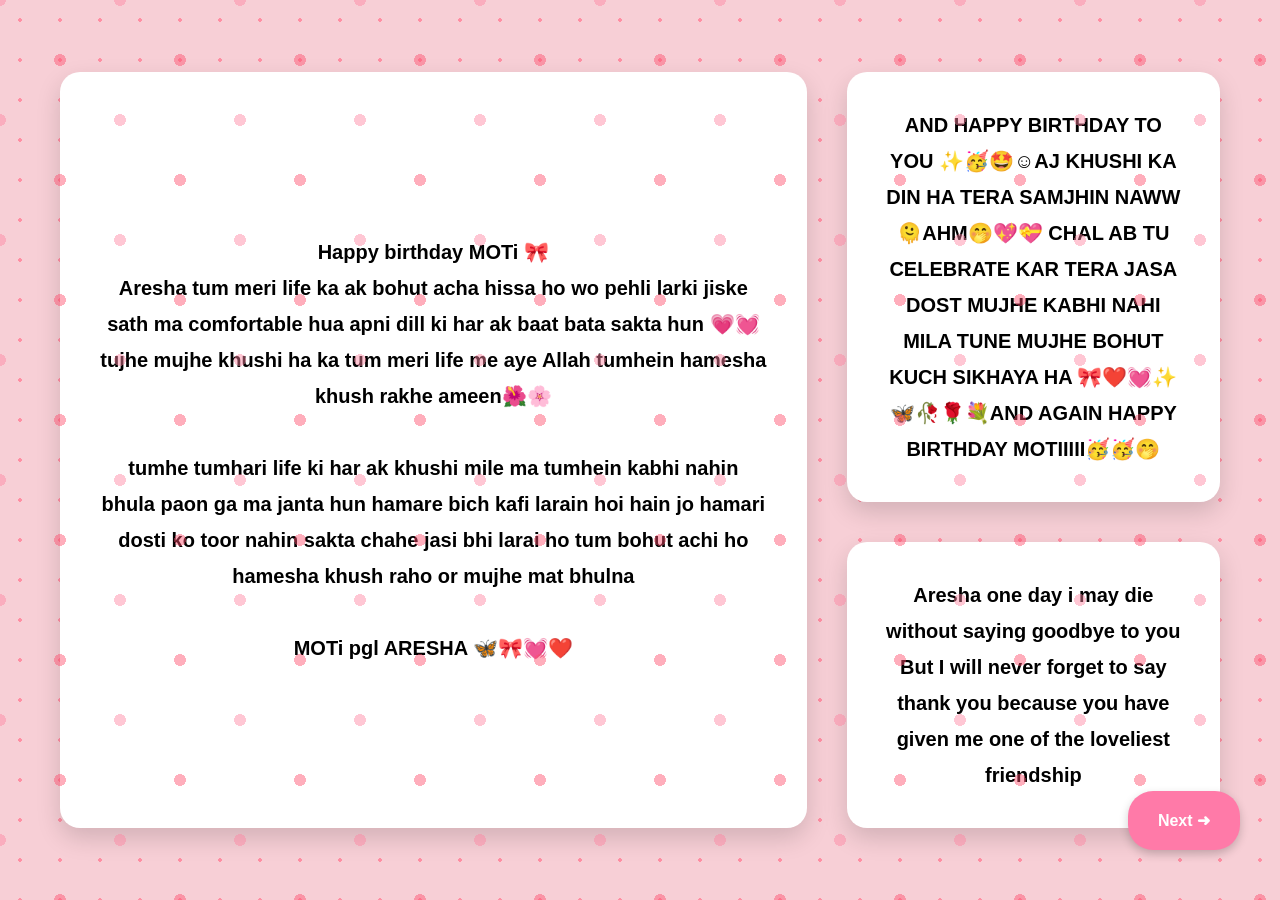
==== message.html @ f87c2cbd "Add files via upload" ====
<!DOCTYPE html>
<html>
<head>
<meta charset="UTF-8">
<title>Special Message</title>
<link rel="stylesheet" href="style.css">
</head>

<body>

<div id="typeText"></div>
<div class="hearts"></div>

<div class="layout">

    <!-- BIG LEFT BOX -->
    <div class="left-box">
        
        Happy birthday MOTi 🎀<br>
        Aresha tum meri life ka ak bohut acha hissa ho wo pehli larki jiske sath ma comfortable hua apni dill ki har ak baat bata sakta hun 💗💓<br>
        tujhe mujhe khushi ha ka tum meri life me aye Allah tumhein hamesha khush rakhe ameen🌺🌸<br><br>
        tumhe tumhari life ki har ak khushi mile ma tumhein kabhi nahin bhula paon ga ma janta hun hamare bich kafi larain hoi hain jo hamari dosti ko toor nahin sakta chahe jasi bhi larai ho tum bohut achi ho hamesha khush raho or mujhe mat bhulna<br><br>
        MOTi pgl ARESHA 🦋🎀💓❤️
    </div>

    <!-- RIGHT SIDE -->
    <div class="right-side">

        <div class="right-box">

        AND HAPPY BIRTHDAY TO YOU ✨🥳🤩☺️AJ KHUSHI KA DIN HA TERA SAMJHIN NAWW  🫠AHM🤭💖💝 CHAL AB TU CELEBRATE KAR TERA JASA DOST MUJHE KABHI NAHI MILA TUNE MUJHE BOHUT KUCH SIKHAYA HA 🎀❤️💓✨🦋🥀🌹💐AND AGAIN HAPPY BIRTHDAY MOTIIIII🥳🥳🤭
        </div>

        <div class="right-box">

        Aresha one day i may die without saying  goodbye to you<br>

        But I will never forget to say thank you because you have given me one of the loveliest friendship
          
        </div>

    </div>

</div>

<script>

function createHeart(){

    const heart = document.createElement("span");
    heart.innerHTML = ["💗","💖","💞","🎂","🍰","🎈"][Math.floor(Math.random()*6)];

    heart.style.left = Math.random()*100 + "vw";
    heart.style.fontSize = (16 + Math.random()*20) + "px";
    heart.style.animationDuration = (5 + Math.random()*5) + "s";

    document.querySelector(".hearts").appendChild(heart);

    setTimeout(()=>{
        heart.remove();
    },10000);
}

setInterval(createHeart,2000);

/* CURSOR TRAIL */

document.addEventListener("mousemove", function(e){

const trail = document.createElement("div");
trail.className = "cursor-trail";

trail.style.left = e.clientX + "px";
trail.style.top = e.clientY + "px";

document.body.appendChild(trail);

setTimeout(()=>{
trail.remove();
},600);

});

</script>
<a href="message2.html" class="next-button">Next ➜</a>

</body>
</html>
---- style.css ----
* {
    margin: 0;
    padding: 0;
    box-sizing: border-box;
    font-family: 'Poppins', sans-serif;
}

body{
    margin:0;
    height:100vh;
    display:flex;
    justify-content:center;
    align-items:center;

    /* pink background */
    background-color:#e8c9d2;

    /* star / dot pattern */
    background-image: radial-gradient(#ff8fa3 2px, transparent 2px);
    background-size:40px 40px;

    font-family:Arial, Helvetica, sans-serif;
}

/* white card */
.container {
  max-width: 700px;
  margin: 80px auto;
  background: white;
  padding: 30px;
  border-radius: 20px;
  text-align: center;
  line-height: 1.6;
  
}

/* Background star pattern */
body::before {
    content: "";
    position: absolute;
    width: 100%;
    height: 100%;
    background-image:
        radial-gradient(#ff4d6d 6px, transparent 6px),
        radial-gradient(#ff85a2 6px, transparent 6px);
    background-size: 120px 120px;
    background-position: 0 0, 60px 60px;
    opacity: 0.45;
    z-index: 0;
}

body{
margin:0;
font-family:Arial, Helvetica, sans-serif;

/* pink dotted background */

background-color:#f7cfd6;
background-image: radial-gradient(#ff8fa3 2px, transparent 2px);
background-size:40px 40px;
}

/* MAIN PAGE LAYOUT */

.layout{

display:grid;
grid-template-columns: 2fr 1fr;
gap:40px;

padding:60px;
}

.box{
  background:#e9e9e9;
  padding:25px;
  border-radius:15px;
  box-shadow:0 5px 12px rgba(0,0,0,0.15);

  font-size:18px;
  font-weight:bold;
  line-height:1.7;

  display:inline-block;

  transition:0.25s; /* enables smooth hover animation */
}

/* hover lift effect */
.box:hover{
  transform:translateY(-8px) scale(1.03);
}

/* stagger the boxes so they are at different levels */
.box:nth-child(1){
  transform: translateY(-10px);
}

.box:nth-child(2){
  transform: translateY(10px);
}

.box:nth-child(3){
  transform: translateY(20px);
}

.box:nth-child(4){
  transform: translateY(-5px);
}

/* BIG LEFT MESSAGE */

.left-box{

background-color:white;
padding:40px;
border-radius:20px;

font-size:20px;        /* bigger text */
font-weight:750;       /* slightly bold */

line-height:1.8;

text-align:center;     /* horizontal center */

display:flex;          /* vertical center */
justify-content:center;
align-items:center;
flex-direction:column;

box-shadow:0 10px 25px rgba(0,0,0,0.15);

}

.right-box{

background-color:white;
padding:35px;
border-radius:20px;

font-size:20px;        /* bigger text */
font-weight:600;       /* slightly bold */

line-height:1.8;

text-align:center;

display:flex;
justify-content:center;
align-items:center;
flex-direction:column;

box-shadow:0 10px 25px rgba(0,0,0,0.15);

}

/* RIGHT COLUMN */

.right-side{

display:flex;
flex-direction:column;

gap:40px;

}
/* Main card */
.container {
    width: 90%;
    max-width: 900px;
    background: white;
    padding: 45px;
    border-radius: 25px;
    box-shadow: 0 15px 40px rgba(255, 77, 109, 0.25);
    position: relative;
    z-index: 1;
    animation: fadeIn 0.6s ease;
}

.next-button {
  position: fixed;
  bottom: 50px;
  right: 40px;
  background-color: #ff7aa8;
  color: white;
  padding: 20px 30px;
  border-radius: 25px;
  text-decoration: none;
  font-weight: bold;
  font-family: Arial, sans-serif;
  box-shadow: 0 4px 10px rgba(0,0,0,0.2);
  transition: 0.2s;
}

.next-button:hover {
  background-color: #ff5c93;
  transform: scale(1.05);
}
/* Heading */
h1 {
    font-size: 2.2rem;
    margin-bottom: 25px;
    color: #333;
    font-weight: 700;
}

/* Default image */
img {
  max-width: 100%;
  height: auto;
  display: block;
  margin: auto;
}

/* BIG image for Women's Day page */
.big-image {
    width: 100%;
    max-width: 700px;
    border-radius: 20px;
    margin-bottom: 30px;
}

/* Buttons area */
.buttons {
    display: flex;
    justify-content: center;
    gap: 20px;
    flex-wrap: wrap;
    margin-top:10px;
}

/* Buttons */
button {
    padding: 12px 30px;
    font-size: 1rem;
    border: none;
    border-radius: 30px;
    cursor: pointer;
    background-color: #ff7eb9;
    color: white;
    font-weight: bold;
    transition: all 0.25s ease;
}

/* Hover */
button:hover {
    background-color: #ff4fa3;
    transform: scale(1.08);
}

.mirror-img {
    width: 50%;
    max-width: 500px;
    border-radius: 10px;
    margin-bottom: 20px;
}

.gifts img:hover {
    transform: scale(1.1);
}

.hearts{
position:fixed;
top:0;
left:0;
width:100%;
height:100%;
pointer-events:none;
overflow:hidden;
z-index:0;
}

.hearts span{
position:absolute;
bottom:-40px; /* START BELOW SCREEN */
animation:floatUp linear forwards;
opacity:0.9;
}

@keyframes floatUp{

0%{
transform:translateY(0);
opacity:1;
}

100%{
transform:translateY(-120vh); /* MOVE UP */
opacity:0;
}

}

.cursor-trail{
position:fixed;
width:8px;
height:8px;
background:#ff5c7a;
border-radius:50%;
pointer-events:none;
z-index:9999;
animation:fadeTrail 0.6s linear forwards;
}

@keyframes fadeTrail{
0%{
opacity:1;
transform:scale(1);
}

100%{
opacity:0;
transform:scale(2);
}
}

@keyframes floatHearts{
  0%{
    transform: translateY(0);
    opacity:0;
  }
  50%{
    opacity:1;
  }
  100%{
    transform: translateY(-100vh);
    opacity:0;
  }
}

/* Smooth fade animation */
@keyframes fadeIn {
    from {
        opacity: 0;
        transform: translateY(20px);
    }

    to {
        opacity: 1;
        transform: translateY(0);
    }
}

/* Mobile */
@media (max-width: 500px) {

    .container {
        padding: 25px;
    }

    h1 {
        font-size: 1.6rem;
    }

    img {
        width: 200px;
    }

    .big-image {
        width: 100%;
    }

    .gifts {
        grid-template-columns: repeat(2, 90px);
    }

    .gifts a {
        width: 90px;
        height: 90px;
    }

    button {
        padding: 10px 20px;
    }
}
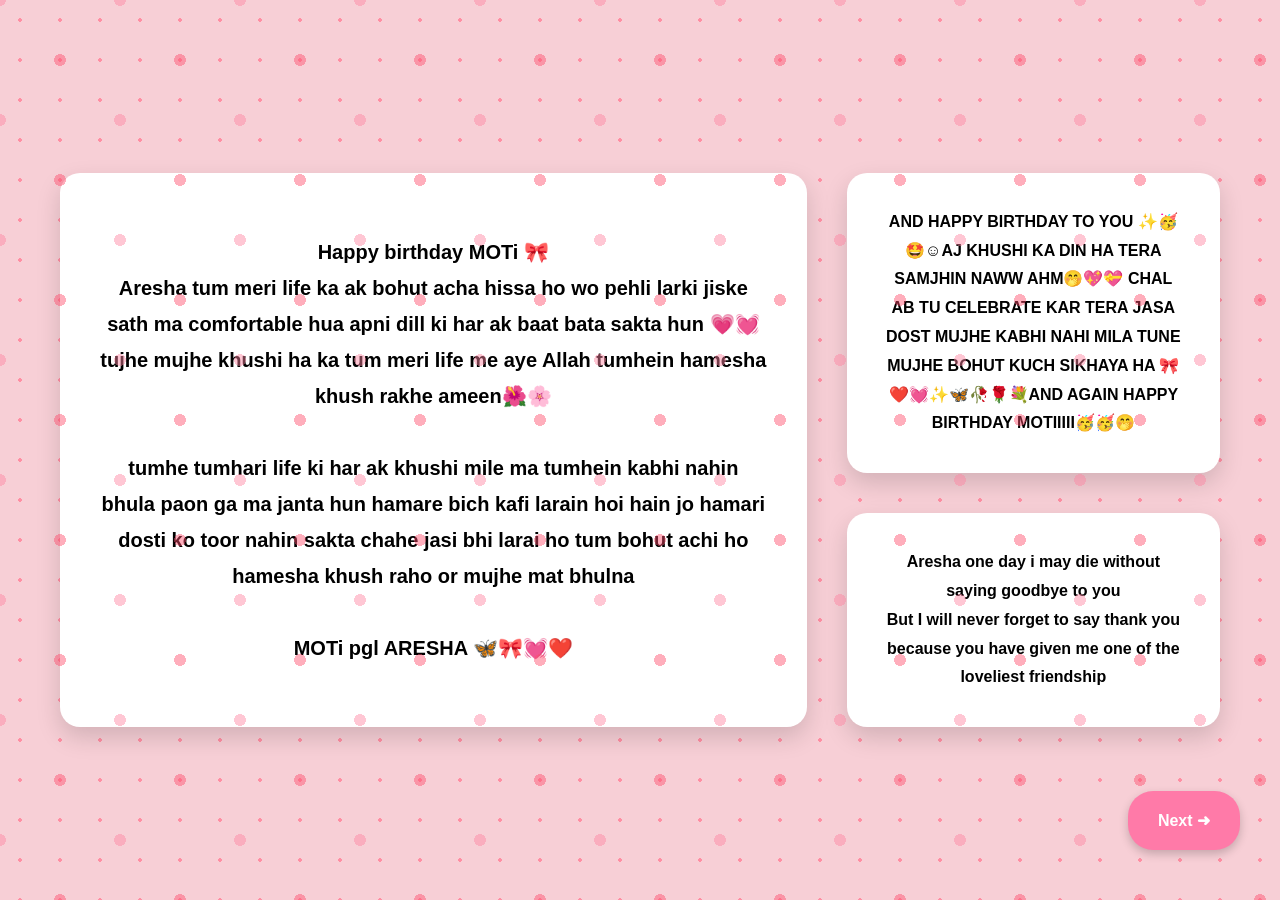
==== commit 1a69cb45: "Add files via upload" ====
--- a/message.html
+++ b/message.html
@@ -28,7 +28,7 @@
 
         <div class="right-box">
 
-        AND HAPPY BIRTHDAY TO YOU ✨🥳🤩☺️AJ KHUSHI KA DIN HA TERA SAMJHIN NAWW  🫠AHM🤭💖💝 CHAL AB TU CELEBRATE KAR TERA JASA DOST MUJHE KABHI NAHI MILA TUNE MUJHE BOHUT KUCH SIKHAYA HA 🎀❤️💓✨🦋🥀🌹💐AND AGAIN HAPPY BIRTHDAY MOTIIIII🥳🥳🤭
+        AND HAPPY BIRTHDAY TO YOU ✨🥳🤩☺️AJ KHUSHI KA DIN HA TERA SAMJHIN NAWW  AHM🤭💖💝 CHAL AB TU CELEBRATE KAR TERA JASA DOST MUJHE KABHI NAHI MILA TUNE MUJHE BOHUT KUCH SIKHAYA HA 🎀❤️💓✨🦋🥀🌹💐AND AGAIN HAPPY BIRTHDAY MOTIIIII🥳🥳🤭
         </div>
 
         <div class="right-box">
@@ -38,7 +38,7 @@
         But I will never forget to say thank you because you have given me one of the loveliest friendship
           
         </div>
-
+    
     </div>
 
 </div>
--- a/style.css
+++ b/style.css
@@ -77,7 +77,7 @@
   border-radius:15px;
   box-shadow:0 5px 12px rgba(0,0,0,0.15);
 
-  font-size:18px;
+  font-size:20px;
   font-weight:bold;
   line-height:1.7;
 
@@ -138,8 +138,8 @@
 padding:35px;
 border-radius:20px;
 
-font-size:20px;        /* bigger text */
-font-weight:600;       /* slightly bold */
+font-size:22x;        /* bigger text */
+font-weight:800;       /* slightly bold */
 
 line-height:1.8;
 
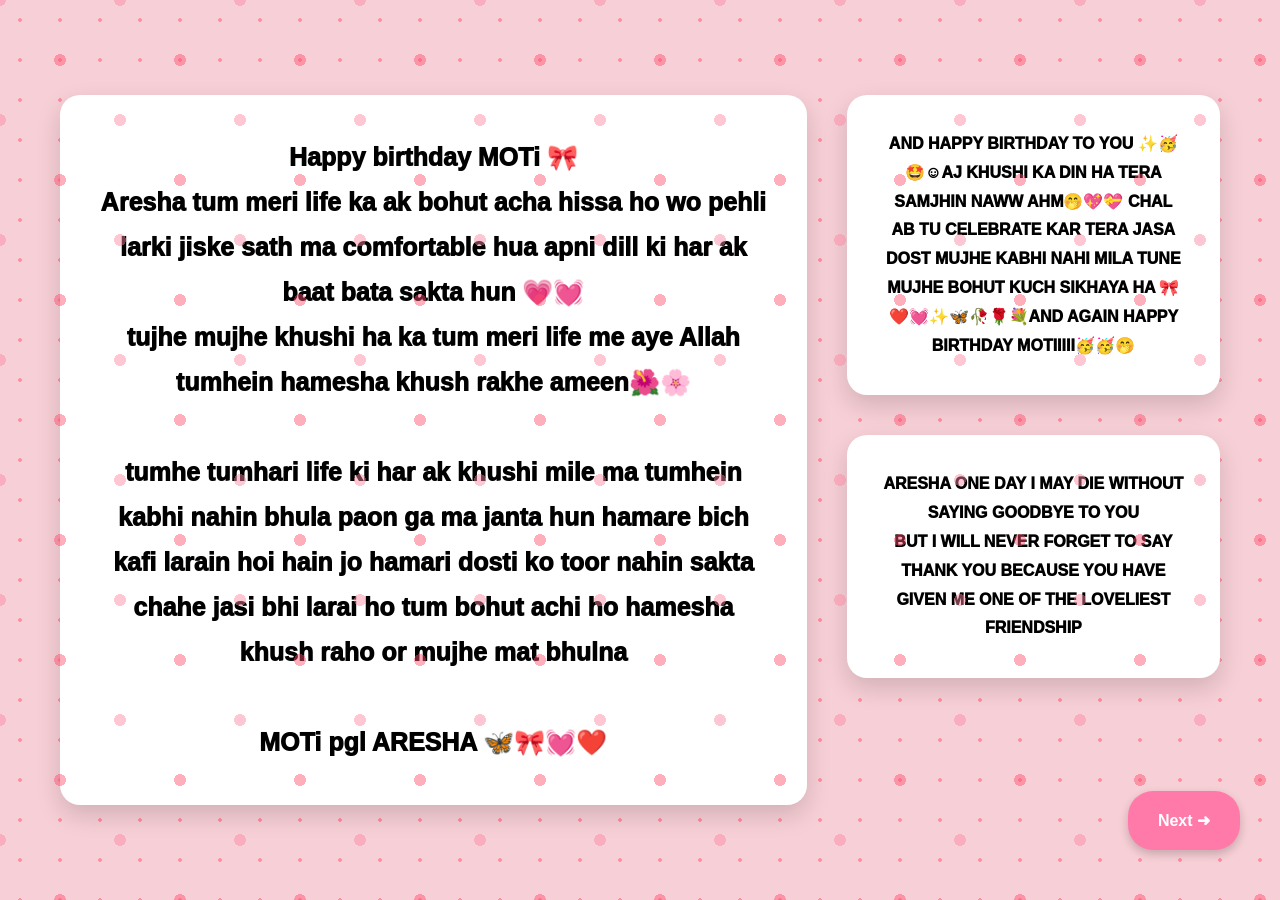
==== commit a7bc6a84: "Add files via upload" ====
--- a/message.html
+++ b/message.html
@@ -33,10 +33,10 @@
 
         <div class="right-box">
 
-        Aresha one day i may die without saying  goodbye to you<br>
+    ARESHA ONE DAY I MAY DIE WITHOUT SAYING GOODBYE TO YOU<br>
 
-        But I will never forget to say thank you because you have given me one of the loveliest friendship
-          
+    BUT I WILL NEVER FORGET TO SAY THANK YOU BECAUSE YOU HAVE GIVEN ME ONE OF THE LOVELIEST FRIENDSHIP    
+    
         </div>
     
     </div>
--- a/style.css
+++ b/style.css
@@ -116,8 +116,8 @@
 padding:40px;
 border-radius:20px;
 
-font-size:20px;        /* bigger text */
-font-weight:750;       /* slightly bold */
+font-size:25px;        /* bigger text */
+font-weight:1000;       /* slightly bold */
 
 line-height:1.8;
 
@@ -138,8 +138,8 @@
 padding:35px;
 border-radius:20px;
 
-font-size:22x;        /* bigger text */
-font-weight:800;       /* slightly bold */
+font-size:30x;        /* bigger text */
+font-weight:1000;       /* slightly bold */
 
 line-height:1.8;
 
